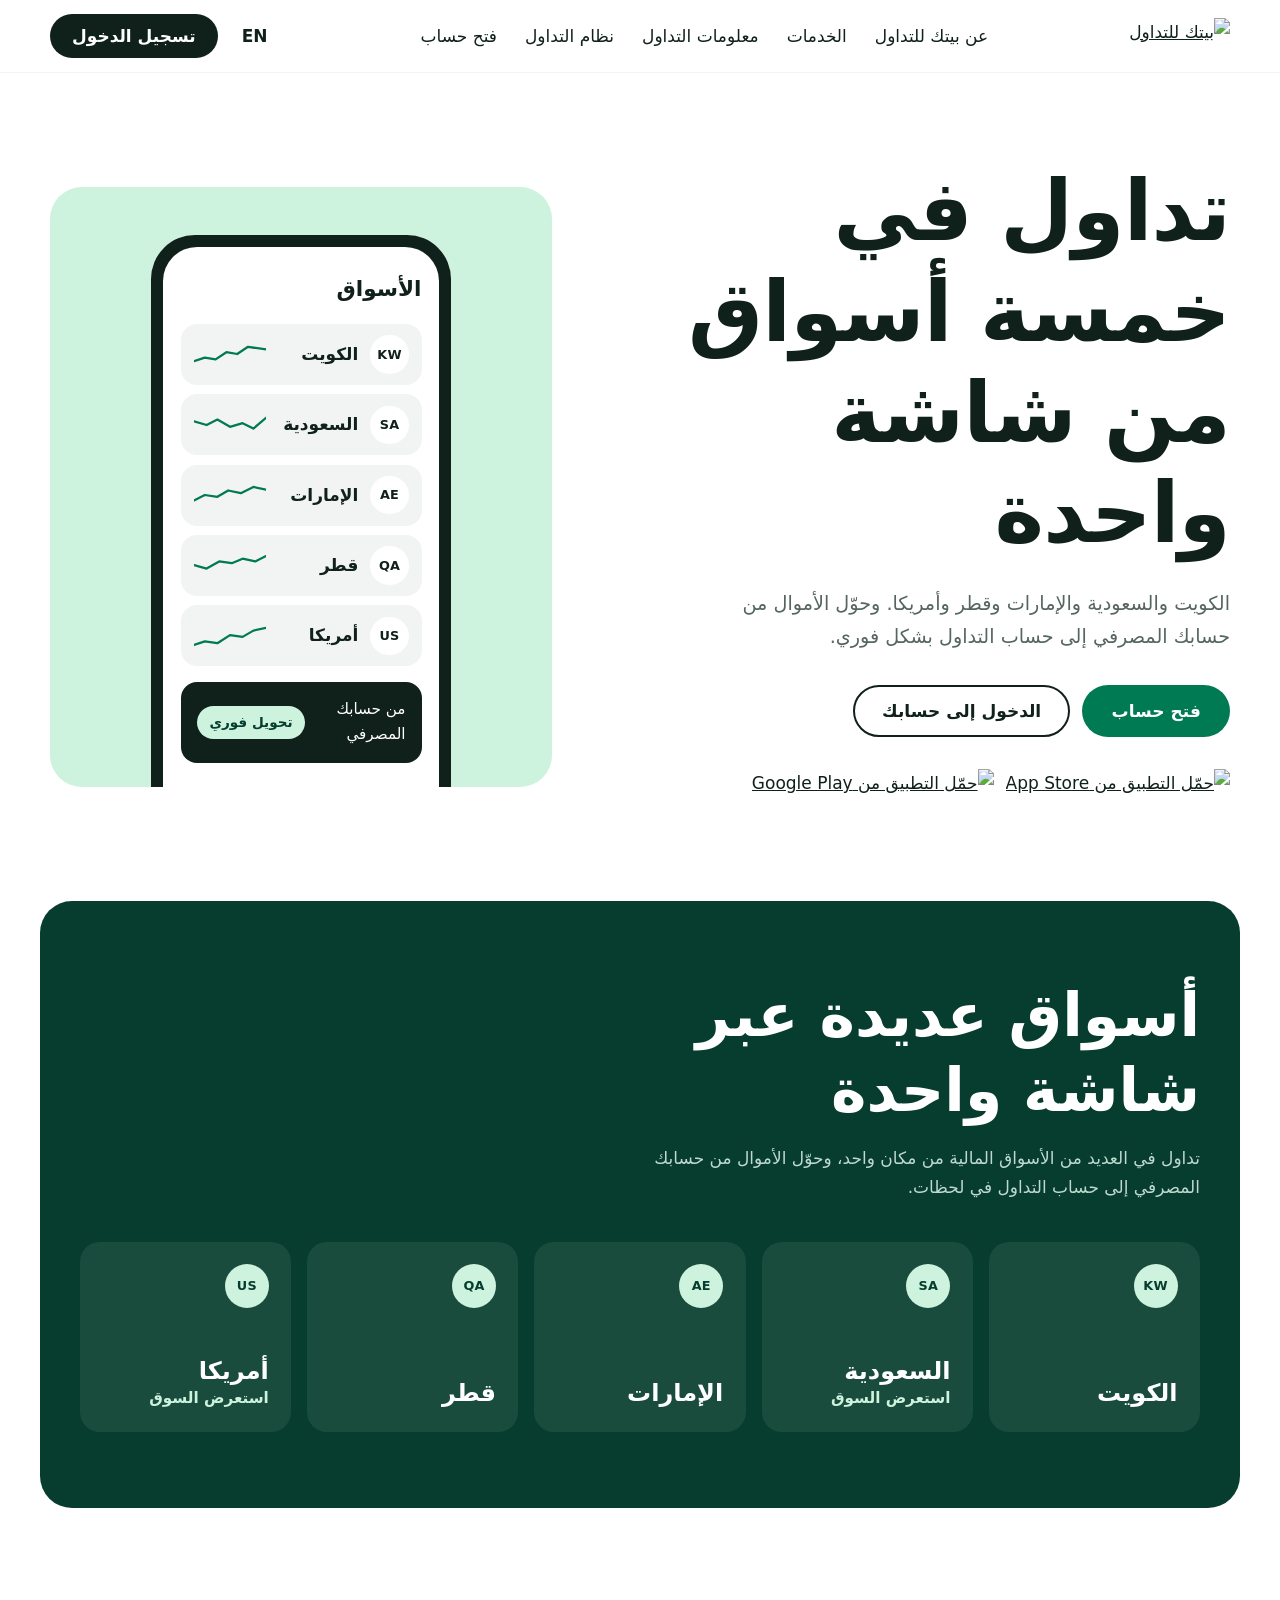
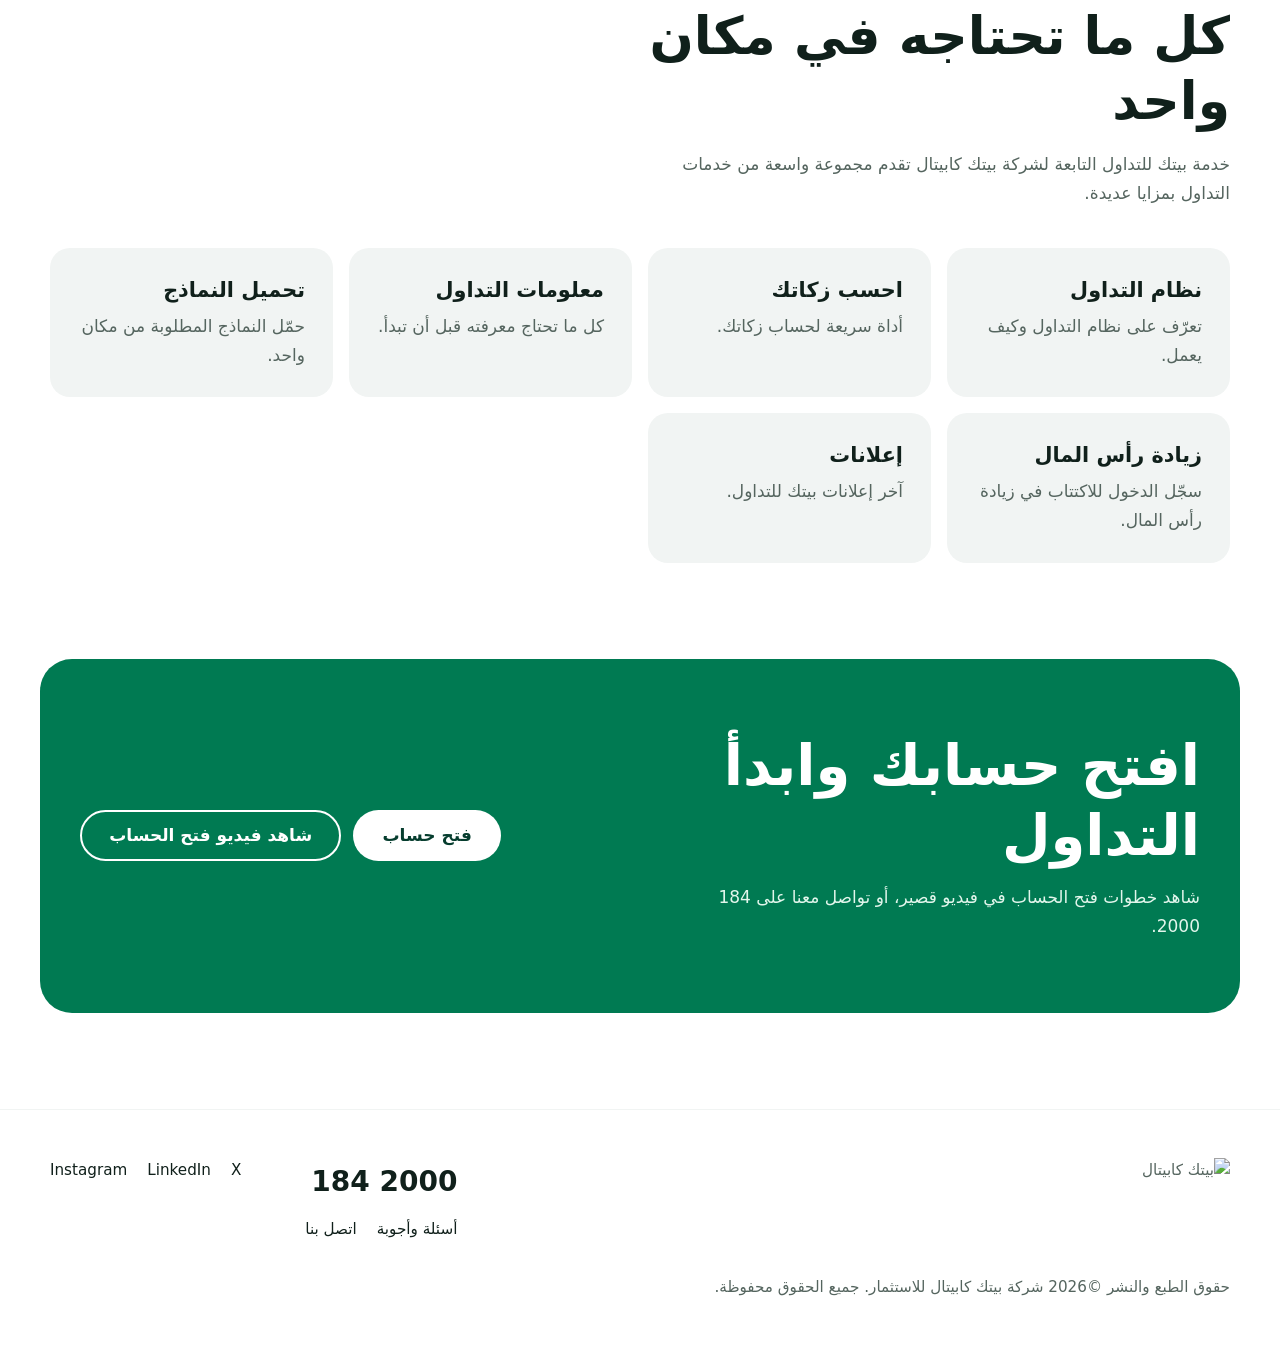
==== index.html @ 0d16c5ee "Update KFH Trade website" ====
<!DOCTYPE html>
<html lang="ar" dir="rtl">

<head>
  <meta charset="utf-8">
  <meta name="viewport" content="width=device-width, initial-scale=1">
  <title>بيتك للتداول | تداول في خمسة أسواق من شاشة واحدة</title>
  <meta name="description"
    content="خدمة بيتك للتداول التابعة لشركة بيتك كابيتال. تداول في الكويت والسعودية والإمارات وقطر وأمريكا عبر شاشة واحدة.">
  <meta name="theme-color" content="#ffffff">

  <link rel="preconnect" href="https://fonts.googleapis.com">
  <link rel="preconnect" href="https://fonts.gstatic.com" crossorigin>
  <link href="https://fonts.googleapis.com/css2?family=Tajawal:wght@400;500;600;700;800&display=swap" rel="stylesheet">
  <link rel="stylesheet" href="style.css">
</head>

<body class="arabic-page">

  <header class="site-header">
    <div class="wrap bar">
      <a class="brand" href="https://www.kfhtrade.com/">
        <img src="https://www.kfhtrade.com/Frontend/kfh_trade/images/logo.svg" alt="بيتك للتداول">
      </a>

      <nav class="nav" aria-label="القائمة الرئيسية">
        <a href="https://www.kfhtrade.com/About">عن بيتك للتداول</a>
        <a href="https://www.kfhtrade.com/Services">الخدمات</a>
        <a href="https://www.kfhtrade.com/Trading-Information">معلومات التداول</a>
        <a href="https://www.kfhtrade.com/Trading-System">نظام التداول</a>
        <a href="https://www.kfhtrade.com/Account-Opening">فتح حساب</a>
      </nav>

      <div class="bar-actions">
        <a class="lang" href="enindex.html" hreflang="en" lang="en">EN</a>
        <a class="btn btn-dark" href="https://trading.kfhtrade.com/">تسجيل الدخول</a>

        <details class="menu">
          <summary>القائمة</summary>
          <div class="menu-panel">
            <a href="https://www.kfhtrade.com/About">عن بيتك للتداول</a>
            <a href="https://www.kfhtrade.com/Services">الخدمات</a>
            <a href="https://www.kfhtrade.com/Trading-Information">معلومات التداول</a>
            <a href="https://www.kfhtrade.com/Trading-System">نظام التداول</a>
            <a href="https://www.kfhtrade.com/Account-Opening">فتح حساب</a>
            <a href="https://trading.kfhtrade.com/">تسجيل الدخول</a>
          </div>
        </details>
      </div>
    </div>
  </header>

  <main>

    <!-- Hero -->
    <section class="hero">
      <div class="wrap hero-grid">
        <div>
          <h1>تداول في خمسة أسواق من شاشة واحدة</h1>
          <p class="lead">الكويت والسعودية والإمارات وقطر وأمريكا. وحوّل الأموال من حسابك المصرفي إلى حساب التداول بشكل
            فوري.</p>

          <div class="hero-actions">
            <a class="btn btn-green" href="https://www.kfhtrade.com/Account-Opening">فتح حساب</a>
            <a class="btn btn-line" href="https://trading.kfhtrade.com/">الدخول إلى حسابك</a>
          </div>

          <div class="stores">
            <a href="https://apps.apple.com/kw/app/kfh-trade/id1480361102">
              <img src="https://www.kfhtrade.com/Frontend/kfh_trade/images/apple_store_icon.png"
                alt="حمّل التطبيق من App Store">
            </a>
            <a href="https://play.google.com/store/apps/details?id=net.directfn.prod.android.kfhtrade">
              <img src="https://www.kfhtrade.com/Frontend/kfh_trade/images/play_store_icon.png"
                alt="حمّل التطبيق من Google Play">
            </a>
          </div>
        </div>

        <!-- Decorative mockup: replace with a real app screenshot when available -->
        <div class="hero-visual" aria-hidden="true">
          <div class="phone">
            <div class="screen">
              <p class="screen-title">الأسواق</p>
              <ul class="rows">
                <li><span class="code">KW</span><span>الكويت</span>
                  <svg class="spark" viewBox="0 0 80 28">
                    <polyline points="0,22 12,18 24,20 36,12 48,14 60,6 80,9" />
                  </svg>
                </li>
                <li><span class="code">SA</span><span>السعودية</span>
                  <svg class="spark" viewBox="0 0 80 28">
                    <polyline points="0,10 14,14 26,8 40,16 54,12 66,18 80,6" />
                  </svg>
                </li>
                <li><span class="code">AE</span><span>الإمارات</span>
                  <svg class="spark" viewBox="0 0 80 28">
                    <polyline points="0,20 12,14 26,16 38,9 52,12 66,5 80,8" />
                  </svg>
                </li>
                <li><span class="code">QA</span><span>قطر</span>
                  <svg class="spark" viewBox="0 0 80 28">
                    <polyline points="0,14 14,18 28,10 42,12 54,7 68,10 80,4" />
                  </svg>
                </li>
                <li><span class="code">US</span><span>أمريكا</span>
                  <svg class="spark" viewBox="0 0 80 28">
                    <polyline points="0,24 12,20 26,22 40,13 54,15 66,8 80,5" />
                  </svg>
                </li>
              </ul>
              <div class="transfer">
                <span>من حسابك المصرفي</span>
                <span class="pill">تحويل فوري</span>
              </div>
            </div>
          </div>
        </div>
      </div>
    </section>

    <!-- Markets -->
    <section class="markets" id="markets">
      <div class="wrap">
        <h2>أسواق عديدة عبر شاشة واحدة</h2>
        <p class="lead">تداول في العديد من الأسواق المالية من مكان واحد، وحوّل الأموال من حسابك المصرفي إلى حساب التداول
          في لحظات.</p>

        <div class="market-grid">
          <div class="market">
            <span class="code">KW</span>
            <h3>الكويت</h3>
          </div>
          <a class="market" href="https://www.kfhtrade.com/Market/KSA">
            <span class="code">SA</span>
            <h3>السعودية <small>استعرض السوق</small></h3>
          </a>
          <div class="market">
            <span class="code">AE</span>
            <h3>الإمارات</h3>
          </div>
          <div class="market">
            <span class="code">QA</span>
            <h3>قطر</h3>
          </div>
          <a class="market" href="https://www.kfhtrade.com/Market/USA">
            <span class="code">US</span>
            <h3>أمريكا <small>استعرض السوق</small></h3>
          </a>
        </div>
      </div>
    </section>

    <!-- Tools and services -->
    <section class="section" id="tools">
      <div class="wrap">
        <h2>كل ما تحتاجه في مكان واحد</h2>
        <p class="lead">خدمة بيتك للتداول التابعة لشركة بيتك كابيتال تقدم مجموعة واسعة من خدمات التداول بمزايا عديدة.
        </p>

        <div class="tool-grid">
          <a class="tool" href="https://www.kfhtrade.com/Trading-System">
            <h3>نظام التداول</h3>
            <p>تعرّف على نظام التداول وكيف يعمل.</p>
          </a>
          <a class="tool" href="https://www.kfhtrade.com/Zakat-Calculator">
            <h3>احسب زكاتك</h3>
            <p>أداة سريعة لحساب زكاتك.</p>
          </a>
          <a class="tool" href="https://www.kfhtrade.com/Trading-Information">
            <h3>معلومات التداول</h3>
            <p>كل ما تحتاج معرفته قبل أن تبدأ.</p>
          </a>
          <a class="tool" href="https://www.kfhtrade.com/Downloads">
            <h3>تحميل النماذج</h3>
            <p>حمّل النماذج المطلوبة من مكان واحد.</p>
          </a>
          <a class="tool" href="https://www.kfhtrade.com/IPOLoginClient">
            <h3>زيادة رأس المال</h3>
            <p>سجّل الدخول للاكتتاب في زيادة رأس المال.</p>
          </a>
          <a class="tool" href="https://www.kfhtrade.com/Announcements">
            <h3>إعلانات</h3>
            <p>آخر إعلانات بيتك للتداول.</p>
          </a>
        </div>
      </div>
    </section>

    <!-- Call to action -->
    <section class="cta">
      <div class="cta-inner">
        <div>
          <h2>افتح حسابك وابدأ التداول</h2>
          <p>شاهد خطوات فتح الحساب في فيديو قصير، أو تواصل معنا على 184 2000.</p>
        </div>
        <div class="cta-actions">
          <a class="btn btn-white" href="https://www.kfhtrade.com/Account-Opening">فتح حساب</a>
          <a class="btn btn-line" href="https://www.instagram.com/reel/DPv03JgDPTh/">شاهد فيديو فتح الحساب</a>
        </div>
      </div>
    </section>

  </main>

  <footer class="site-footer">
    <div class="wrap">
      <div class="footer-grid">
        <div class="footer-brand">
          <img src="https://www.kfhtrade.com/Frontend/kfh_trade/images/KFHLogo.png" alt="بيتك كابيتال">
        </div>

        <div>
          <a class="phone-number" href="tel:1842000">184 2000</a>
          <div class="footer-links" style="margin-block-start:.75rem">
            <a href="https://www.kfhtrade.com/FAQ">أسئلة وأجوبة</a>
            <a href="https://www.kfhtrade.com/Contact-Us">اتصل بنا</a>
          </div>
        </div>

        <div class="footer-links">
          <a href="https://twitter.com/KFH_Capital">X</a>
          <a href="https://www.linkedin.com/company/kfhcapital">LinkedIn</a>
          <a href="https://instagram.com/kfhcapital">Instagram</a>
        </div>
      </div>

      <p class="copyright">حقوق الطبع والنشر ©2026 شركة بيتك كابيتال للاستثمار. جميع الحقوق محفوظة.</p>
    </div>
  </footer>

</body>

</html>
---- style.css ----
/* ==========================================================
   KFH Trade — brochure site
   Plain CSS. Uses logical properties, so the same file
   serves Arabic (dir="rtl") and English (dir="ltr").
   Change the brand in :root and everything follows.
   ========================================================== */

:root {
  --ink: #10201b;
  --muted: #55655f;
  --paper: #ffffff;
  --mist: #f1f4f3;
  --mint: #cdf3df;
  --green: #007a52;
  --green-deep: #063d2e;

  --radius-lg: 32px;
  --radius-md: 20px;
  --wrap: 1180px;
  --gutter: clamp(1.25rem, 4vw, 2.5rem);

  --font: "IBM Plex Sans Arabic", system-ui, "Segoe UI", Tahoma, Arial, sans-serif;
}

*,
*::before,
*::after { box-sizing: border-box; }

html { scroll-behavior: smooth; }

body {
  margin: 0;
  font-family: var(--font);
  font-size: 1.0625rem;
  line-height: 1.7;
  color: var(--ink);
  background: var(--paper);
  -webkit-font-smoothing: antialiased;
}

html[lang="ar"] {
  font-family: "Tajawal", sans-serif;
}

html[lang="en"] {
  font-family: "Figtree", sans-serif;
}

html[lang="ar"] button,
html[lang="ar"] input,
html[lang="ar"] textarea,
html[lang="ar"] select {
  font-family: "Tajawal", sans-serif;
}

html[lang="en"] button,
html[lang="en"] input,
html[lang="en"] textarea,
html[lang="en"] select {
  font-family: "Figtree", sans-serif;
}

img, svg { display: block; max-width: 100%; }
a { color: inherit; }
h1, h2, h3, p, ul { margin: 0; }
ul { padding: 0; list-style: none; }

:focus-visible {
  outline: 3px solid var(--green);
  outline-offset: 3px;
  border-radius: 6px;
}

.wrap {
  width: min(100% - 2 * var(--gutter), var(--wrap));
  margin-inline: auto;
}

/* ---------- Buttons ---------- */
.btn {
  display: inline-flex;
  align-items: center;
  justify-content: center;
  padding: 0.85rem 1.7rem;
  border-radius: 999px;
  border: 2px solid transparent;
  font: inherit;
  font-weight: 600;
  line-height: 1.2;
  text-decoration: none;
  cursor: pointer;
  transition: background-color 0.15s, color 0.15s, border-color 0.15s;
}
.btn-green { background: var(--green); color: #fff; }
.btn-green:hover { background: var(--green-deep); }
.btn-dark { background: var(--ink); color: #fff; }
.btn-dark:hover { background: var(--green-deep); }
.btn-line { border-color: var(--ink); color: var(--ink); }
.btn-line:hover { background: var(--ink); color: #fff; }
.btn-white { background: #fff; color: var(--green-deep); }
.btn-white:hover { background: var(--mint); }

/* ---------- Header ---------- */
.site-header {
  position: sticky;
  top: 0;
  z-index: 10;
  background: rgba(255, 255, 255, 0.94);
  backdrop-filter: blur(8px);
  border-block-end: 1px solid var(--mist);
}
.bar {
  display: flex;
  align-items: center;
  justify-content: space-between;
  gap: 1.5rem;
  min-height: 72px;
}
.brand img { height: 36px; width: auto; }

.nav { display: none; gap: 1.75rem; }
.nav a,
.menu-panel a {
  text-decoration: none;
  font-weight: 500;
  color: var(--ink);
}
.nav a:hover { color: var(--green); }

.bar-actions { display: flex; align-items: center; gap: 0.75rem; }
.bar-actions .btn { padding: 0.6rem 1.25rem; }
.lang {
  text-decoration: none;
  font-weight: 600;
  padding: 0.5rem 0.75rem;
  border-radius: 999px;
}
.lang:hover { background: var(--mist); }

/* Mobile menu (no JavaScript: <details>) */
.menu { position: relative; }
.menu summary {
  list-style: none;
  cursor: pointer;
  padding: 0.55rem 1.1rem;
  border-radius: 999px;
  background: var(--mist);
  font-weight: 600;
}
.menu summary::-webkit-details-marker { display: none; }
.menu-panel {
  position: absolute;
  inset-block-start: calc(100% + 0.5rem);
  inset-inline-end: 0;
  min-width: 220px;
  display: grid;
  gap: 0.25rem;
  padding: 0.75rem;
  background: #fff;
  border: 1px solid var(--mist);
  border-radius: var(--radius-md);
}
.menu-panel a { padding: 0.6rem 0.9rem; border-radius: 12px; }
.menu-panel a:hover { background: var(--mist); }

@media (min-width: 960px) {
  .nav { display: flex; }
  .menu { display: none; }
}
@media (max-width: 520px) {
  .bar-actions .btn { display: none; }
}

/* ---------- Hero ---------- */
.hero { padding-block: clamp(2.5rem, 7vw, 5.5rem); }
.hero-grid {
  display: grid;
  gap: clamp(2rem, 5vw, 4rem);
  align-items: center;
}
.hero h1 {
  font-size: clamp(2.6rem, 7vw, 5.25rem);
  line-height: 1.2;
  font-weight: 700;
  letter-spacing: -0.01em;
  max-width: 14ch;
}
.hero .lead {
  margin-block-start: 1.5rem;
  max-width: 44ch;
  font-size: 1.2rem;
  color: var(--muted);
}
.hero-actions {
  display: flex;
  flex-wrap: wrap;
  gap: 0.75rem;
  margin-block-start: 2rem;
}
.stores {
  display: flex;
  flex-wrap: wrap;
  gap: 0.75rem;
  margin-block-start: 2rem;
}
.stores img { height: 44px; width: auto; }

.hero-visual {
  background: var(--mint);
  border-radius: var(--radius-lg);
  padding: clamp(1.5rem, 4vw, 3rem) 1rem 0;
  display: flex;
  justify-content: center;
  overflow: hidden;
}

@media (min-width: 960px) {
  .hero-grid { grid-template-columns: 1.1fr 0.9fr; }
}

/* Phone mockup (decorative — swap for a real app screenshot) */
.phone {
  width: min(300px, 100%);
  padding: 12px 12px 0;
  background: var(--ink);
  border-radius: 44px 44px 0 0;
}
.screen {
  min-height: 420px;
  padding: 1.5rem 1.1rem;
  background: #fff;
  border-radius: 34px 34px 0 0;
}
.screen-title { font-weight: 700; font-size: 1.35rem; margin-block-end: 1rem; }
.rows { display: grid; gap: 0.6rem; }
.rows li {
  display: grid;
  grid-template-columns: 2.4rem 1fr 72px;
  align-items: center;
  gap: 0.75rem;
  padding: 0.7rem 0.8rem;
  background: var(--mist);
  border-radius: 16px;
  font-weight: 600;
}
.code {
  display: grid;
  place-items: center;
  height: 2.4rem;
  border-radius: 50%;
  background: #fff;
  font-size: 0.8rem;
  letter-spacing: 0.02em;
}
.spark { width: 72px; height: 26px; }
.spark polyline {
  fill: none;
  stroke: var(--green);
  stroke-width: 2.5;
  stroke-linecap: round;
  stroke-linejoin: round;
}
.transfer {
  display: flex;
  align-items: center;
  justify-content: space-between;
  gap: 0.75rem;
  margin-block-start: 1rem;
  padding: 0.9rem 1rem;
  background: var(--ink);
  color: #fff;
  border-radius: 16px;
  font-size: 0.95rem;
}
.pill {
  padding: 0.3rem 0.8rem;
  border-radius: 999px;
  background: var(--mint);
  color: var(--green-deep);
  font-weight: 600;
  font-size: 0.85rem;
  white-space: nowrap;
}

/* ---------- Markets (the one bold moment) ---------- */
.markets {
  margin-inline: var(--gutter);
  padding: clamp(2.5rem, 6vw, 5rem) 0;
  background: var(--green-deep);
  color: #fff;
  border-radius: var(--radius-lg);
}
.markets .wrap { width: min(100% - 2 * var(--gutter), var(--wrap)); }
.markets h2 {
  font-size: clamp(2rem, 5vw, 3.75rem);
  line-height: 1.25;
  font-weight: 700;
  max-width: 16ch;
}
.markets .lead {
  margin-block-start: 1rem;
  max-width: 52ch;
  color: #bfd9cf;
}
.market-grid {
  display: grid;
  grid-template-columns: repeat(auto-fit, minmax(170px, 1fr));
  gap: 1rem;
  margin-block-start: 2.5rem;
}
.market {
  display: flex;
  flex-direction: column;
  justify-content: space-between;
  gap: 2.5rem;
  min-height: 190px;
  padding: 1.4rem;
  border-radius: var(--radius-md);
  background: rgba(255, 255, 255, 0.08);
  text-decoration: none;
  transition: background-color 0.15s;
}
a.market:hover { background: rgba(255, 255, 255, 0.16); }
.market .code {
  width: 2.75rem;
  height: 2.75rem;
  background: var(--mint);
  color: var(--green-deep);
  font-weight: 700;
}
.market h3 { font-size: 1.5rem; line-height: 1.3; }
.market small { display: block; color: var(--mint); font-size: 0.95rem; margin-block-start: 0.15rem; }

/* ---------- Generic section ---------- */
.section { padding-block: clamp(3rem, 8vw, 6rem); }
.section h2 {
  font-size: clamp(1.9rem, 4.5vw, 3.25rem);
  line-height: 1.25;
  font-weight: 700;
  max-width: 18ch;
}
.section .lead { margin-block-start: 1rem; max-width: 52ch; color: var(--muted); }

/* ---------- Tools grid ---------- */
.tool-grid {
  display: grid;
  grid-template-columns: repeat(auto-fit, minmax(260px, 1fr));
  gap: 1rem;
  margin-block-start: 2.5rem;
}
.tool {
  display: flex;
  flex-direction: column;
  gap: 0.4rem;
  padding: 1.75rem;
  background: var(--mist);
  border-radius: var(--radius-md);
  text-decoration: none;
  transition: background-color 0.15s;
}
.tool:hover { background: var(--mint); }
.tool h3 { font-size: 1.3rem; line-height: 1.4; }
.tool p { color: var(--muted); }

/* ---------- Call to action ---------- */
.cta {
  margin-inline: var(--gutter);
  margin-block-end: clamp(3rem, 8vw, 6rem);
  padding: clamp(2.5rem, 6vw, 4.5rem) var(--gutter);
  background: var(--green);
  color: #fff;
  border-radius: var(--radius-lg);
}
.cta-inner {
  width: min(100%, var(--wrap));
  margin-inline: auto;
  display: grid;
  gap: 2rem;
  align-items: center;
}
.cta h2 {
  font-size: clamp(2rem, 5vw, 3.5rem);
  line-height: 1.25;
  font-weight: 700;
  max-width: 14ch;
}
.cta p { margin-block-start: 0.75rem; max-width: 46ch; color: #e2f6ec; }
.cta-actions { display: flex; flex-wrap: wrap; gap: 0.75rem; }
.cta .btn-line { border-color: #fff; color: #fff; }
.cta .btn-line:hover { background: #fff; color: var(--green-deep); }

@media (min-width: 960px) {
  .cta-inner { grid-template-columns: 1fr auto; }
}

/* ---------- Footer ---------- */
.site-footer {
  padding-block: 3rem;
  border-block-start: 1px solid var(--mist);
  color: var(--muted);
  font-size: 0.95rem;
}
.footer-grid {
  display: grid;
  gap: 2rem;
}
.footer-brand img { height: 44px; width: auto; }
.footer-links { display: flex; flex-wrap: wrap; gap: 1.25rem; }
.footer-links a { text-decoration: none; font-weight: 500; color: var(--ink); }
.footer-links a:hover { color: var(--green); }
.phone-number {
  font-size: 1.75rem;
  font-weight: 700;
  color: var(--ink);
  text-decoration: none;
  direction: ltr;
  unicode-bidi: isolate;
}
.copyright { margin-block-start: 2rem; }

@media (min-width: 800px) {
  .footer-grid { grid-template-columns: 1fr auto auto; align-items: start; gap: 4rem; }
}

@media (prefers-reduced-motion: reduce) {
  html { scroll-behavior: auto; }
  * { transition: none !important; }
}
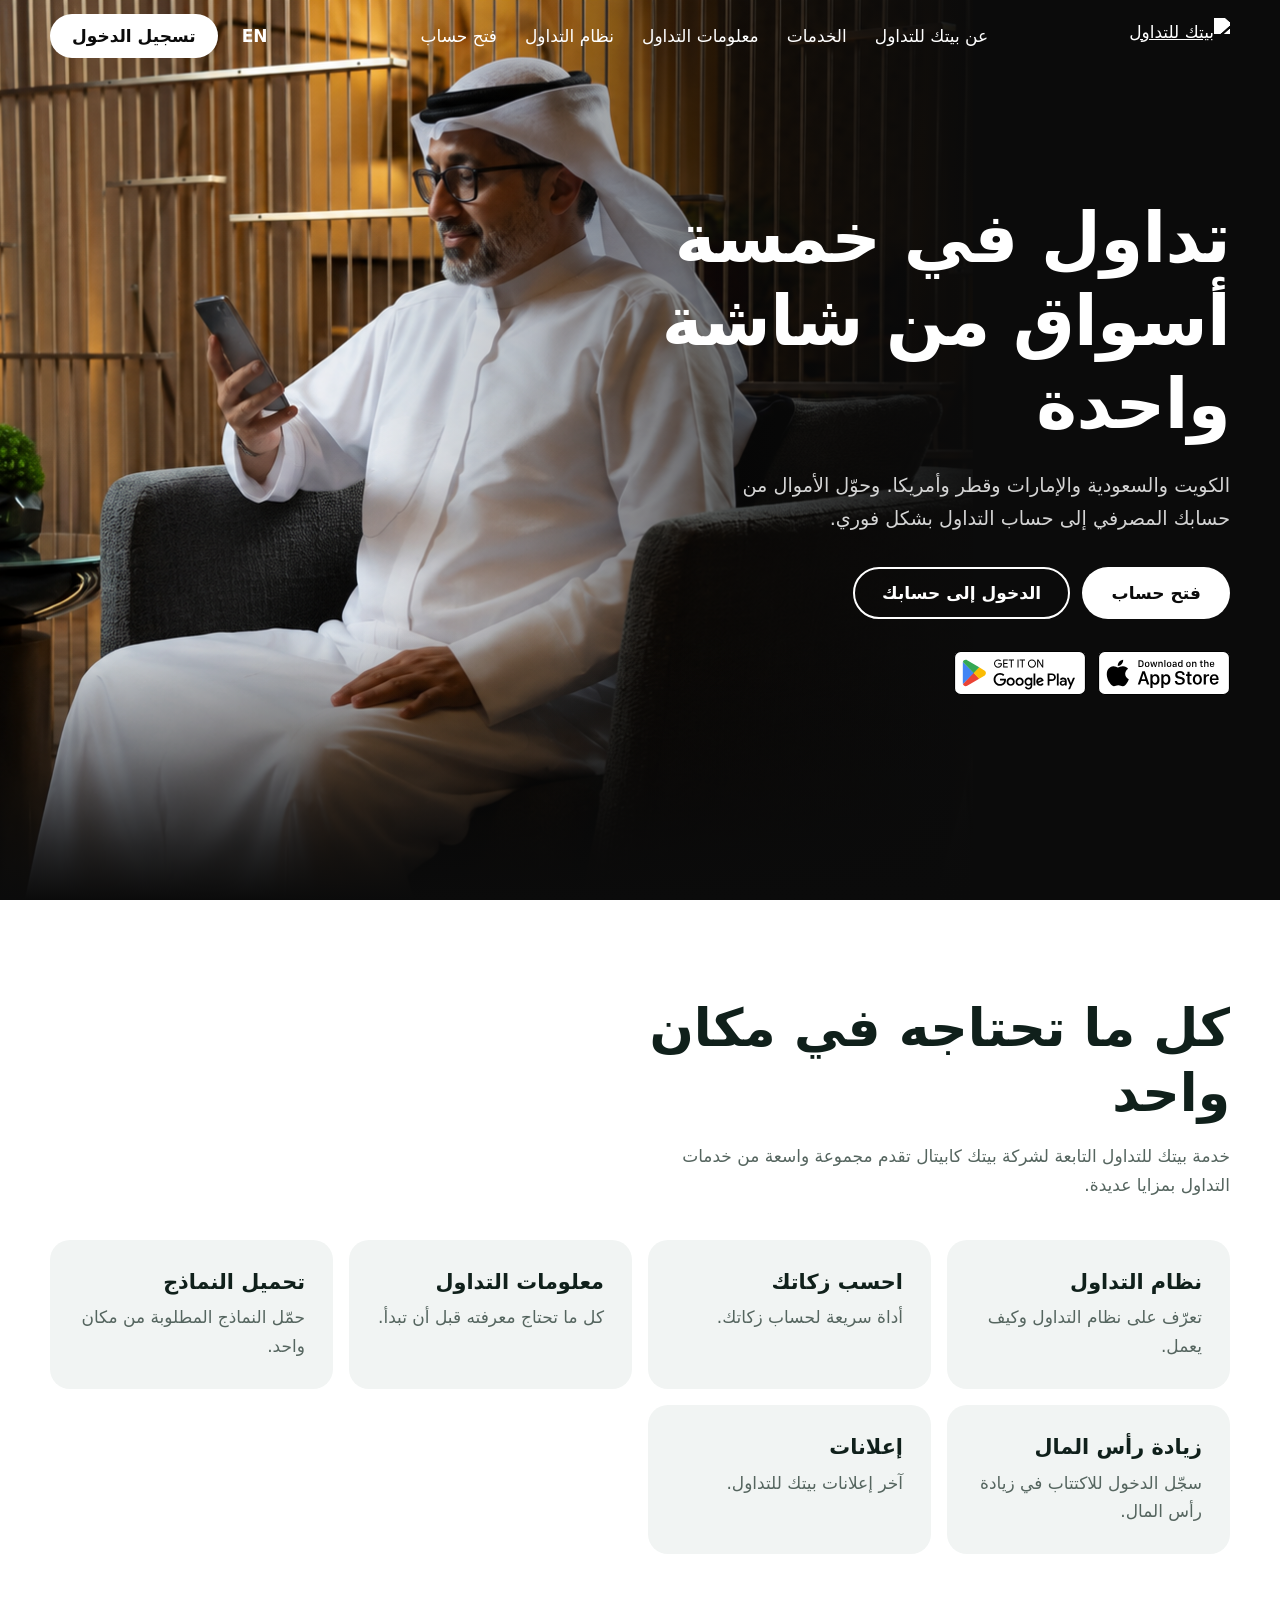
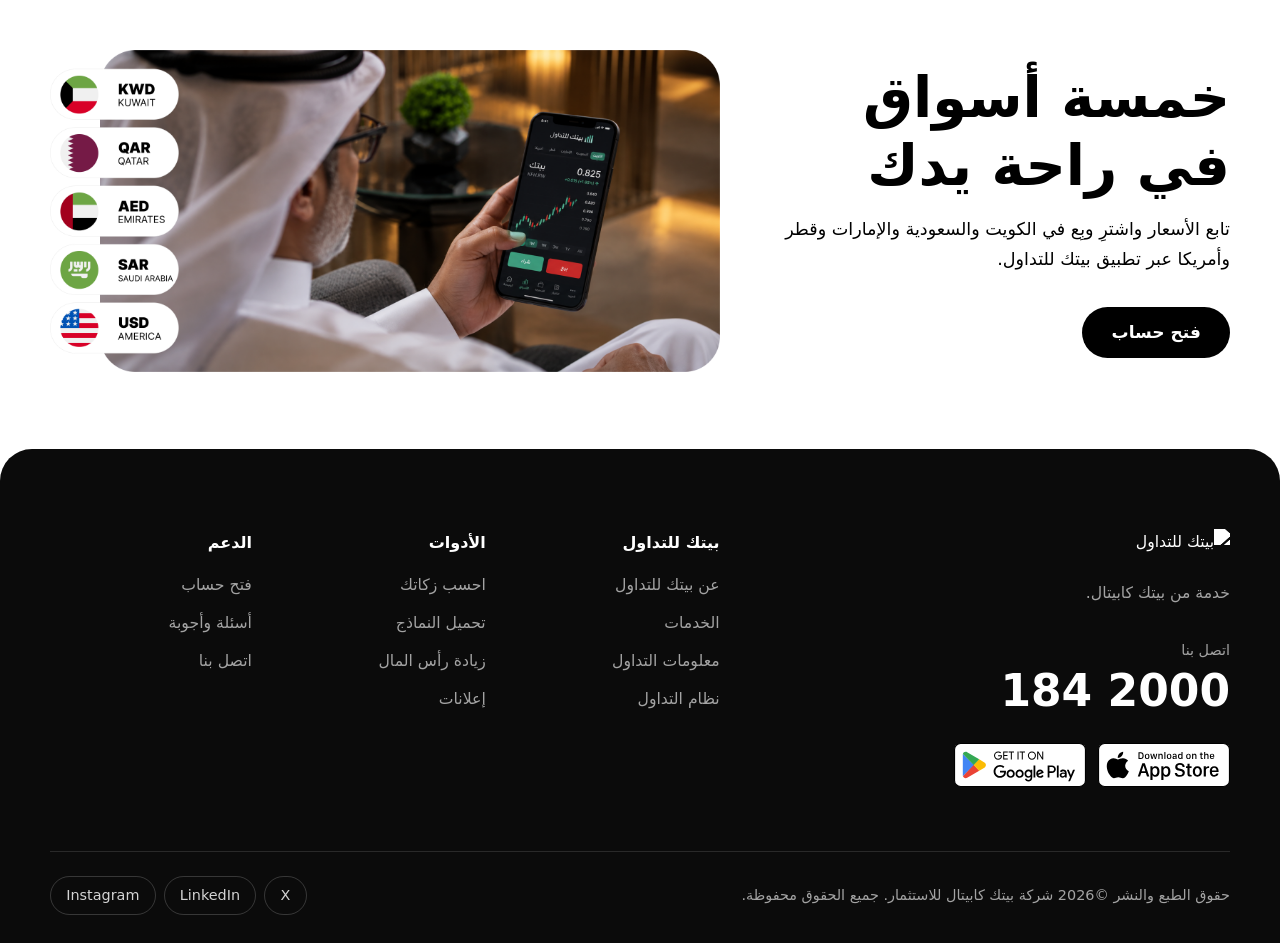
==== commit eb2a9be2: "Update KFH Trade website" ====
--- a/index.html
+++ b/index.html
@@ -49,104 +49,44 @@
       </div>
     </div>
   </header>
+  <script>
+    /* Header is transparent over the top of the hero, dark glass after scrolling */
+    (function () {
+      var h = document.querySelector('.site-header');
+      if (!h) return;
+      function set() { h.classList.toggle('at-top', window.scrollY < 24); }
+      set();
+      window.addEventListener('scroll', set, { passive: true });
+    })();
+  </script>
+
 
   <main>
 
     <!-- Hero -->
-    <section class="hero">
-      <div class="wrap hero-grid">
-        <div>
+    <section class="hero-cover">
+      <div class="hero-media" aria-hidden="true">
+        <img src="/hero.png" alt="" width="1740" height="904" fetchpriority="high" decoding="async">
+      </div>
+      <div class="wrap hero-cover-inner">
+        <div class="hero-copy">
           <h1>تداول في خمسة أسواق من شاشة واحدة</h1>
           <p class="lead">الكويت والسعودية والإمارات وقطر وأمريكا. وحوّل الأموال من حسابك المصرفي إلى حساب التداول بشكل
             فوري.</p>
 
           <div class="hero-actions">
-            <a class="btn btn-green" href="https://www.kfhtrade.com/Account-Opening">فتح حساب</a>
+            <a class="btn btn-white" href="https://www.kfhtrade.com/Account-Opening">فتح حساب</a>
             <a class="btn btn-line" href="https://trading.kfhtrade.com/">الدخول إلى حسابك</a>
           </div>
 
           <div class="stores">
             <a href="https://apps.apple.com/kw/app/kfh-trade/id1480361102">
-              <img src="https://www.kfhtrade.com/Frontend/kfh_trade/images/apple_store_icon.png"
-                alt="حمّل التطبيق من App Store">
+              <img src="/app-store-light.svg" width="120" height="40" alt="حمّل التطبيق من App Store">
             </a>
             <a href="https://play.google.com/store/apps/details?id=net.directfn.prod.android.kfhtrade">
-              <img src="https://www.kfhtrade.com/Frontend/kfh_trade/images/play_store_icon.png"
-                alt="حمّل التطبيق من Google Play">
-            </a>
-          </div>
-        </div>
-
-        <!-- Decorative mockup: replace with a real app screenshot when available -->
-        <div class="hero-visual" aria-hidden="true">
-          <div class="phone">
-            <div class="screen">
-              <p class="screen-title">الأسواق</p>
-              <ul class="rows">
-                <li><span class="code">KW</span><span>الكويت</span>
-                  <svg class="spark" viewBox="0 0 80 28">
-                    <polyline points="0,22 12,18 24,20 36,12 48,14 60,6 80,9" />
-                  </svg>
-                </li>
-                <li><span class="code">SA</span><span>السعودية</span>
-                  <svg class="spark" viewBox="0 0 80 28">
-                    <polyline points="0,10 14,14 26,8 40,16 54,12 66,18 80,6" />
-                  </svg>
-                </li>
-                <li><span class="code">AE</span><span>الإمارات</span>
-                  <svg class="spark" viewBox="0 0 80 28">
-                    <polyline points="0,20 12,14 26,16 38,9 52,12 66,5 80,8" />
-                  </svg>
-                </li>
-                <li><span class="code">QA</span><span>قطر</span>
-                  <svg class="spark" viewBox="0 0 80 28">
-                    <polyline points="0,14 14,18 28,10 42,12 54,7 68,10 80,4" />
-                  </svg>
-                </li>
-                <li><span class="code">US</span><span>أمريكا</span>
-                  <svg class="spark" viewBox="0 0 80 28">
-                    <polyline points="0,24 12,20 26,22 40,13 54,15 66,8 80,5" />
-                  </svg>
-                </li>
-              </ul>
-              <div class="transfer">
-                <span>من حسابك المصرفي</span>
-                <span class="pill">تحويل فوري</span>
-              </div>
-            </div>
-          </div>
-        </div>
-      </div>
-    </section>
-
-    <!-- Markets -->
-    <section class="markets" id="markets">
-      <div class="wrap">
-        <h2>أسواق عديدة عبر شاشة واحدة</h2>
-        <p class="lead">تداول في العديد من الأسواق المالية من مكان واحد، وحوّل الأموال من حسابك المصرفي إلى حساب التداول
-          في لحظات.</p>
-
-        <div class="market-grid">
-          <div class="market">
-            <span class="code">KW</span>
-            <h3>الكويت</h3>
-          </div>
-          <a class="market" href="https://www.kfhtrade.com/Market/KSA">
-            <span class="code">SA</span>
-            <h3>السعودية <small>استعرض السوق</small></h3>
-          </a>
-          <div class="market">
-            <span class="code">AE</span>
-            <h3>الإمارات</h3>
-          </div>
-          <div class="market">
-            <span class="code">QA</span>
-            <h3>قطر</h3>
-          </div>
-          <a class="market" href="https://www.kfhtrade.com/Market/USA">
-            <span class="code">US</span>
-            <h3>أمريكا <small>استعرض السوق</small></h3>
-          </a>
+              <img src="/google-play-light.svg" width="120" height="40" alt="حمّل التطبيق من Google Play">
+            </a>
+          </div>
         </div>
       </div>
     </section>
@@ -187,45 +127,82 @@
       </div>
     </section>
 
-    <!-- Call to action -->
-    <section class="cta">
-      <div class="cta-inner">
-        <div>
-          <h2>افتح حسابك وابدأ التداول</h2>
-          <p>شاهد خطوات فتح الحساب في فيديو قصير، أو تواصل معنا على 184 2000.</p>
-        </div>
-        <div class="cta-actions">
+    <!-- Markets -->
+    <section class="showcase" id="app">
+      <div class="showcase-grid">
+        <div class="showcase-copy">
+          <h2>خمسة أسواق في راحة يدك</h2>
+          <p class="lead">تابع الأسعار واشترِ وبِع في الكويت والسعودية والإمارات وقطر وأمريكا عبر تطبيق بيتك للتداول.
+          </p>
           <a class="btn btn-white" href="https://www.kfhtrade.com/Account-Opening">فتح حساب</a>
-          <a class="btn btn-line" href="https://www.instagram.com/reel/DPv03JgDPTh/">شاهد فيديو فتح الحساب</a>
-        </div>
+        </div>
+        <figure class="showcase-media">
+          <img src="/currencies.png" alt="عميل يتابع سهم بيتك على تطبيق بيتك للتداول عبر هاتفه" width="1740"
+            height="904" loading="lazy" decoding="async">
+        </figure>
       </div>
     </section>
 
   </main>
 
-  <footer class="site-footer">
-    <div class="wrap">
-      <div class="footer-grid">
-        <div class="footer-brand">
-          <img src="https://www.kfhtrade.com/Frontend/kfh_trade/images/KFHLogo.png" alt="بيتك كابيتال">
-        </div>
-
-        <div>
-          <a class="phone-number" href="tel:1842000">184 2000</a>
-          <div class="footer-links" style="margin-block-start:.75rem">
-            <a href="https://www.kfhtrade.com/FAQ">أسئلة وأجوبة</a>
-            <a href="https://www.kfhtrade.com/Contact-Us">اتصل بنا</a>
-          </div>
-        </div>
-
-        <div class="footer-links">
-          <a href="https://twitter.com/KFH_Capital">X</a>
-          <a href="https://www.linkedin.com/company/kfhcapital">LinkedIn</a>
-          <a href="https://instagram.com/kfhcapital">Instagram</a>
-        </div>
-      </div>
-
-      <p class="copyright">حقوق الطبع والنشر ©2026 شركة بيتك كابيتال للاستثمار. جميع الحقوق محفوظة.</p>
+  <footer class="ft">
+    <div class="ft-wrap">
+      <div class="ft-top">
+        <div class="ft-brand">
+          <a class="ft-logo" href="https://www.kfhtrade.com/">
+            <img src="https://www.kfhtrade.com/Frontend/kfh_trade/images/logo.svg" alt="بيتك للتداول">
+          </a>
+          <p class="ft-note">خدمة من بيتك كابيتال.</p>
+          <span class="ft-label">اتصل بنا</span>
+          <a class="ft-phone" href="tel:1842000">184 2000</a>
+          <div class="ft-stores">
+            <a href="https://apps.apple.com/kw/app/kfh-trade/id1480361102">
+              <img src="/app-store-light.svg" width="120" height="40" alt="حمّل التطبيق من App Store">
+            </a>
+            <a href="https://play.google.com/store/apps/details?id=net.directfn.prod.android.kfhtrade">
+              <img src="/google-play-light.svg" width="120" height="40" alt="حمّل التطبيق من Google Play">
+            </a>
+          </div>
+        </div>
+
+        <nav class="ft-cols" aria-label="روابط التذييل">
+          <div>
+            <h2 class="ft-h">بيتك للتداول</h2>
+            <ul>
+              <li><a href="https://www.kfhtrade.com/About">عن بيتك للتداول</a></li>
+              <li><a href="https://www.kfhtrade.com/Services">الخدمات</a></li>
+              <li><a href="https://www.kfhtrade.com/Trading-Information">معلومات التداول</a></li>
+              <li><a href="https://www.kfhtrade.com/Trading-System">نظام التداول</a></li>
+            </ul>
+          </div>
+          <div>
+            <h2 class="ft-h">الأدوات</h2>
+            <ul>
+              <li><a href="https://www.kfhtrade.com/Zakat-Calculator">احسب زكاتك</a></li>
+              <li><a href="https://www.kfhtrade.com/Downloads">تحميل النماذج</a></li>
+              <li><a href="https://www.kfhtrade.com/IPOLoginClient">زيادة رأس المال</a></li>
+              <li><a href="https://www.kfhtrade.com/Announcements">إعلانات</a></li>
+            </ul>
+          </div>
+          <div>
+            <h2 class="ft-h">الدعم</h2>
+            <ul>
+              <li><a href="https://www.kfhtrade.com/Account-Opening">فتح حساب</a></li>
+              <li><a href="https://www.kfhtrade.com/FAQ">أسئلة وأجوبة</a></li>
+              <li><a href="https://www.kfhtrade.com/Contact-Us">اتصل بنا</a></li>
+            </ul>
+          </div>
+        </nav>
+      </div>
+
+      <div class="ft-bottom">
+        <p>حقوق الطبع والنشر ©2026 شركة بيتك كابيتال للاستثمار. جميع الحقوق محفوظة.</p>
+        <ul class="ft-social" aria-label="التواصل الاجتماعي">
+          <li><a href="https://twitter.com/KFH_Capital">X</a></li>
+          <li><a href="https://www.linkedin.com/company/kfhcapital">LinkedIn</a></li>
+          <li><a href="https://instagram.com/kfhcapital">Instagram</a></li>
+        </ul>
+      </div>
     </div>
   </footer>
 
--- a/style.css
+++ b/style.css
@@ -36,28 +36,6 @@
   color: var(--ink);
   background: var(--paper);
   -webkit-font-smoothing: antialiased;
-}
-
-html[lang="ar"] {
-  font-family: "Tajawal", sans-serif;
-}
-
-html[lang="en"] {
-  font-family: "Figtree", sans-serif;
-}
-
-html[lang="ar"] button,
-html[lang="ar"] input,
-html[lang="ar"] textarea,
-html[lang="ar"] select {
-  font-family: "Tajawal", sans-serif;
-}
-
-html[lang="en"] button,
-html[lang="en"] input,
-html[lang="en"] textarea,
-html[lang="en"] select {
-  font-family: "Figtree", sans-serif;
 }
 
 img, svg { display: block; max-width: 100%; }
@@ -98,7 +76,7 @@
 .btn-line { border-color: var(--ink); color: var(--ink); }
 .btn-line:hover { background: var(--ink); color: #fff; }
 .btn-white { background: #fff; color: var(--green-deep); }
-.btn-white:hover { background: var(--mint); }
+.btn-white:hover { background: rgb(216, 216, 216);; }
 
 /* ---------- Header ---------- */
 .site-header {
@@ -206,13 +184,21 @@
 .stores img { height: 44px; width: auto; }
 
 .hero-visual {
-  background: var(--mint);
+  background: rgb(216, 216, 216);;
   border-radius: var(--radius-lg);
   padding: clamp(1.5rem, 4vw, 3rem) 1rem 0;
   display: flex;
   justify-content: center;
   overflow: hidden;
 }
+
+
+/* Dark mode (default): show the white badge */
+.for-light { display: none; }
+
+/* Light mode: swap to the black badge */
+[data-theme="light"] .for-dark  { display: none; }
+[data-theme="light"] .for-light { display: inline; }
 
 @media (min-width: 960px) {
   .hero-grid { grid-template-columns: 1.1fr 0.9fr; }
@@ -275,7 +261,7 @@
 .pill {
   padding: 0.3rem 0.8rem;
   border-radius: 999px;
-  background: var(--mint);
+  background: rgb(216, 216, 216);;
   color: var(--green-deep);
   font-weight: 600;
   font-size: 0.85rem;
@@ -300,7 +286,7 @@
 .markets .lead {
   margin-block-start: 1rem;
   max-width: 52ch;
-  color: #bfd9cf;
+  color: #000000;
 }
 .market-grid {
   display: grid;
@@ -324,12 +310,12 @@
 .market .code {
   width: 2.75rem;
   height: 2.75rem;
-  background: var(--mint);
+  background: rgb(216, 216, 216);;
   color: var(--green-deep);
   font-weight: 700;
 }
 .market h3 { font-size: 1.5rem; line-height: 1.3; }
-.market small { display: block; color: var(--mint); font-size: 0.95rem; margin-block-start: 0.15rem; }
+.market small { display: block; color: rgb(216, 216, 216);; font-size: 0.95rem; margin-block-start: 0.15rem; }
 
 /* ---------- Generic section ---------- */
 .section { padding-block: clamp(3rem, 8vw, 6rem); }
@@ -358,7 +344,7 @@
   text-decoration: none;
   transition: background-color 0.15s;
 }
-.tool:hover { background: var(--mint); }
+.tool:hover { background: #d8d8d8; }
 .tool h3 { font-size: 1.3rem; line-height: 1.4; }
 .tool p { color: var(--muted); }
 
@@ -367,7 +353,7 @@
   margin-inline: var(--gutter);
   margin-block-end: clamp(3rem, 8vw, 6rem);
   padding: clamp(2.5rem, 6vw, 4.5rem) var(--gutter);
-  background: var(--green);
+  background: #000;
   color: #fff;
   border-radius: var(--radius-lg);
 }
@@ -394,35 +380,414 @@
 }
 
 /* ---------- Footer ---------- */
-.site-footer {
-  padding-block: 3rem;
-  border-block-start: 1px solid var(--mist);
-  color: var(--muted);
-  font-size: 0.95rem;
-}
-.footer-grid {
-  display: grid;
+/* ==========================================================
+   Footer — dark, matching the hero and the app-photo section
+   ========================================================== */
+   .ft {
+    padding-block: clamp(3rem, 7vw, 5rem) 1.75rem;
+    background: #0b0b0b;
+    color: #a3a3a3;
+    border-radius: var(--radius-lg) var(--radius-lg) 0 0;
+    font-size: 0.98rem;
+  }
+  .ft-wrap { width: min(100% - 2 * var(--gutter), var(--wrap)); margin-inline: auto; }
+  .ft a { color: inherit; text-decoration: none; }
+  .ft :focus-visible { outline-color: #fff; }
+  
+  .ft-top { display: grid; gap: clamp(2.5rem, 6vw, 4rem); }
+  @media (min-width: 960px) {
+    .ft-top { grid-template-columns: minmax(0, 1fr) minmax(0, 1.5fr); }
+  }
+  
+  .ft-logo img { height: 36px; width: auto; filter: brightness(0) invert(1); }
+  .ft-note { margin-block: 0.9rem 2rem; max-width: 30ch; }
+  .ft-label { display: block; margin-block-end: 0.25rem; font-size: 0.9rem; }
+  .ft-phone {
+    display: inline-block;
+    color: #fff !important;
+    font-size: clamp(2rem, 4vw, 2.75rem);
+    font-weight: 700;
+    line-height: 1.1;
+    direction: ltr;
+    unicode-bidi: isolate;
+  }
+  .ft-stores { display: flex; flex-wrap: wrap; gap: 0.75rem; margin-block-start: 1.75rem; }
+  .ft-stores img { height: 44px; width: auto; }
+  
+  .ft-cols { display: grid; grid-template-columns: repeat(auto-fit, minmax(150px, 1fr)); gap: 2rem; }
+  .ft-h { margin: 0 0 1rem; color: #fff; font-size: 1rem; font-weight: 600; }
+  .ft-cols ul { list-style: none; margin: 0; padding: 0; display: grid; gap: 0.7rem; }
+  .ft-cols a:hover { color: #fff; }
+  
+  .ft-bottom {
+    display: flex;
+    flex-wrap: wrap;
+    align-items: center;
+    justify-content: space-between;
+    gap: 1rem 2rem;
+    margin-block-start: clamp(2.5rem, 6vw, 4rem);
+    padding-block-start: 1.5rem;
+    border-block-start: 1px solid rgba(255, 255, 255, 0.12);
+    font-size: 0.9rem;
+  }
+  .ft-social { list-style: none; margin: 0; padding: 0; display: flex; flex-wrap: wrap; gap: 0.5rem; }
+  .ft-social a {
+    display: inline-block;
+    padding: 0.4rem 0.95rem;
+    border: 1px solid rgba(255, 255, 255, 0.18);
+    border-radius: 999px;
+    color: #d4d4d4;
+    transition: background-color 0.15s, color 0.15s;
+  }
+  .ft-social a:hover { background: #fff; color: #0b0b0b; }
+
+/* ==========================================================
+   Photo hero — black, white and gray only (no green here).
+   The photo sits on the far side of the text; a shadow fades
+   the text side to black, and the bottom melts into the page.
+   ========================================================== */
+.hero-cover {
+  --hero-black: #0b0b0b;
+  --hero-dir: to right;               /* flipped for RTL below */
+  position: relative;
+  isolation: isolate;
+  display: flex;
+  align-items: center;
+  min-height: clamp(560px, 82vh, 760px);
+  margin-block-end: 0;
+  overflow: hidden;
+  background: var(--hero-black);
+  color: #fff;
+}
+[dir="rtl"] .hero-cover { --hero-dir: to left; }
+
+.hero-media { position: absolute; inset: 0; z-index: -2; }
+.hero-media img {
+  width: 100%;
+  height: 100%;
+  object-fit: cover;
+  object-position: 50% 30%;
+  /* For a fully black-and-white photo too, uncomment: */
+  /* filter: grayscale(1) contrast(1.05); */
+}
+/* Arabic reads right to left, so the photo is mirrored to keep the empty space behind the text */
+[dir="rtl"] .hero-media img { transform: scaleX(-1); }
+
+/* Shadow behind the text */
+.hero-cover::before {
+  content: "";
+  position: absolute;
+  inset: 0;
+  z-index: -1;
+  background: linear-gradient(var(--hero-dir),
+    var(--hero-black) 0%,
+    rgba(11, 11, 11, 0.94) 24%,
+    rgba(11, 11, 11, 0.62) 40%,
+    rgba(11, 11, 11, 0.18) 58%,
+    rgba(11, 11, 11, 0) 72%);
+}
+/* Smooth fade into the page below */
+.hero-cover::after {
+  content: "";
+  position: absolute;
+  inset-inline: 0;
+  inset-block-end: 0;
+  height: 30%;
+  z-index: -1;
+  background: linear-gradient(to bottom,
+    rgba(255, 255, 255, 0) 0%,
+    rgba(255, 255, 255, 0.10) 35%,
+    rgba(255, 255, 255, 0.50) 70%,
+    var(--paper) 100%);
+}
+
+.hero-cover-inner { padding-block: clamp(3rem, 7vw, 5rem) clamp(7rem, 13vw, 10rem); }
+.hero-copy { max-width: 600px; }
+.hero-cover h1 {
+  font-size: clamp(2.6rem, 5.4vw, 4.75rem);
+  line-height: 1.2;
+  font-weight: 700;
+  letter-spacing: -0.01em;
+  max-width: 13ch;
+  color: #fff;
+}
+.hero-cover .lead {
+  margin-block-start: 1.5rem;
+  max-width: 44ch;
+  font-size: 1.2rem;
+  color: #d4d4d4;
+}
+.hero-cover .hero-actions { display: flex; flex-wrap: wrap; gap: 0.75rem; margin-block-start: 2rem; }
+.hero-cover .stores { display: flex; flex-wrap: wrap; gap: 0.75rem; margin-block-start: 2rem; }
+.hero-cover .stores img { height: 44px; width: auto; }
+
+/* Buttons: white and outline only */
+.hero-cover .btn-white { background: #fff; color: #0b0b0b; }
+.hero-cover .btn-white:hover { background: #e4e4e4; }
+.hero-cover .btn-line { border-color: #fff; color: #fff; }
+.hero-cover .btn-line:hover { background: #fff; color: #0b0b0b; }
+.hero-cover :focus-visible { outline-color: #fff; }
+
+/* Photo starts after the black text panel on wide screens */
+@media (min-width: 1000px) {
+  .hero-media { inset-inline-start: 24%; }
+}
+
+/* Small screens: photo full bleed, shadow comes from the bottom instead */
+@media (max-width: 999px) {
+  .hero-cover { align-items: flex-end; min-height: 640px; }
+  .hero-media img { object-position: 58% 20%; }
+  .hero-cover::before {
+    background: linear-gradient(to top,
+      var(--hero-black) 0%,
+      rgba(11, 11, 11, 0.88) 45%,
+      rgba(11, 11, 11, 0.35) 75%,
+      rgba(11, 11, 11, 0.15) 100%);
+  }
+  .hero-cover::after { height: 14%; }
+  .hero-cover-inner { padding-block: 12rem 6rem; }
+}
+
+/* ==========================================================
+   Glass header, seamless over the photo hero
+   Transparent at the top of the page, dark glass once you scroll.
+   (.at-top is toggled by a tiny script after the header; without
+   JavaScript the header simply stays dark glass, which is readable.)
+   ========================================================== */
+.site-header {
+  background: rgba(11, 11, 11, 0.72);
+  -webkit-backdrop-filter: blur(16px) saturate(1.4);
+  backdrop-filter: blur(16px) saturate(1.4);
+  border-block-end: 0;
+  box-shadow: inset 0 -1px 0 rgba(255, 255, 255, 0.10);
+  color: #fff;
+  transition: background-color 0.25s, box-shadow 0.25s;
+}
+.site-header.at-top {
+  background: transparent;
+  -webkit-backdrop-filter: none;
+  backdrop-filter: none;
+  box-shadow: none;
+}
+.site-header .brand img { filter: brightness(0) invert(1); }   /* logo turns white */
+.site-header .nav a,
+.site-header .menu-panel a,
+.site-header .lang { color: #fff; }
+.site-header .nav a:hover { color: #bdbdbd; }
+.site-header .lang:hover { background: rgba(255, 255, 255, 0.12); }
+.site-header .btn-dark { background: #fff; color: #0b0b0b; }
+.site-header .btn-dark:hover { background: #e4e4e4; }
+.site-header .menu summary { background: rgba(255, 255, 255, 0.14); color: #fff; }
+.site-header .menu-panel {
+  background: rgba(17, 17, 17, 0.94);
+  -webkit-backdrop-filter: blur(16px);
+  backdrop-filter: blur(16px);
+  border-color: rgba(255, 255, 255, 0.12);
+}
+.site-header .menu-panel a:hover { background: rgba(255, 255, 255, 0.10); }
+.site-header :focus-visible { outline-color: #fff; }
+
+/* The hero slides up underneath the header (header is 72px tall) */
+.hero-cover { margin-block-start: -72px; }
+.hero-cover-inner { padding-block-start: calc(72px + clamp(3rem, 7vw, 5rem)); }
+
+/* ==========================================================
+   Markets section — flags in a bento grid
+   Neutral dark panel so the flags carry the color.
+   ========================================================== */
+.mkts {
+  position: relative;
+  isolation: isolate;
+  overflow: hidden;
+  margin-inline: var(--gutter);
+  padding: clamp(2.5rem, 6vw, 5rem) 0;
+  background: #0b0b0b;
+  color: #fff;
+  border-radius: var(--radius-lg);
+}
+.mkts::before {
+  content: "";
+  position: absolute;
+  inset: 0;
+  z-index: -1;
+  background: radial-gradient(60% 55% at 85% 0%, rgba(255, 255, 255, 0.08), transparent 70%);
+}
+.mkts-inner { display: grid; gap: clamp(2rem, 5vw, 4rem); align-items: center; }
+@media (min-width: 960px) {
+  .mkts-inner { grid-template-columns: minmax(0, 0.9fr) minmax(0, 1.3fr); }
+}
+.mkts h2 {
+  font-size: clamp(2rem, 4.6vw, 3.5rem);
+  line-height: 1.2;
+  font-weight: 700;
+  max-width: 12ch;
+}
+.mkts .lead { margin-block: 1rem 2rem; max-width: 40ch; font-size: 1.1rem; color: #a3a3a3; }
+.mkts .btn-white { background: #fff; color: #0b0b0b; }
+.mkts .btn-white:hover { background: #e4e4e4; }
+.mkts :focus-visible { outline-color: #fff; }
+
+.mkts-grid {
+  list-style: none;
+  margin: 0;
+  padding: 0;
+  display: grid;
+  grid-template-columns: repeat(2, minmax(0, 1fr));
+  gap: 1rem;
+}
+.mk-feature { grid-column: 1 / -1; }
+
+.mk-card {
+  position: relative;
+  isolation: isolate;
+  overflow: hidden;
+  height: 100%;
+  min-height: 190px;
+  display: flex;
+  flex-direction: column;
+  justify-content: space-between;
   gap: 2rem;
-}
-.footer-brand img { height: 44px; width: auto; }
-.footer-links { display: flex; flex-wrap: wrap; gap: 1.25rem; }
-.footer-links a { text-decoration: none; font-weight: 500; color: var(--ink); }
-.footer-links a:hover { color: var(--green); }
-.phone-number {
-  font-size: 1.75rem;
-  font-weight: 700;
-  color: var(--ink);
+  padding: 1.4rem;
+  border: 1px solid rgba(255, 255, 255, 0.08);
+  border-radius: var(--radius-md);
+  background: #161616;
+  color: #fff;
   text-decoration: none;
+  transition: background-color 0.15s, border-color 0.15s, transform 0.15s;
+}
+.mk-feature .mk-card { min-height: 230px; }
+a.mk-card:hover { background: #1f1f1f; border-color: rgba(255, 255, 255, 0.24); transform: translateY(-2px); }
+
+/* Soft gray watermark of the flag behind each card */
+.mk-card::before {
+  content: "";
+  position: absolute;
+  inset-inline-end: -12%;
+  inset-block-start: -28%;
+  z-index: -1;
+  width: 75%;
+  aspect-ratio: 4 / 3;
+  background: var(--flag) center / cover no-repeat;
+  opacity: 0.13;
+  filter: grayscale(1);
+  -webkit-mask-image: radial-gradient(closest-side, #000 25%, transparent 100%);
+  mask-image: radial-gradient(closest-side, #000 25%, transparent 100%);
+}
+
+.mk-top { display: flex; align-items: flex-start; justify-content: space-between; gap: 1rem; }
+.mk-flag {
+  width: 64px;
+  height: 48px;
+  object-fit: cover;
+  border-radius: 9px;
+  box-shadow: 0 0 0 1px rgba(255, 255, 255, 0.18);
+}
+.mk-feature .mk-flag { width: 88px; height: 66px; border-radius: 12px; }
+.mk-ccy {
+  padding: 0.25rem 0.7rem;
+  border-radius: 999px;
+  background: rgba(255, 255, 255, 0.09);
+  color: #d4d4d4;
+  font-size: 0.85rem;
+  font-weight: 600;
+  letter-spacing: 0.04em;
   direction: ltr;
   unicode-bidi: isolate;
 }
-.copyright { margin-block-start: 2rem; }
-
-@media (min-width: 800px) {
-  .footer-grid { grid-template-columns: 1fr auto auto; align-items: start; gap: 4rem; }
-}
-
-@media (prefers-reduced-motion: reduce) {
-  html { scroll-behavior: auto; }
-  * { transition: none !important; }
-}
+.mk-bottom { display: flex; align-items: flex-end; justify-content: space-between; gap: 1rem; }
+.mk-card h3 { font-size: 1.5rem; line-height: 1.3; font-weight: 700; }
+.mk-feature h3 { font-size: 2.1rem; }
+.mk-more { display: block; margin-block-start: 0.15rem; color: #a3a3a3; font-size: 0.95rem; }
+.mk-arrow {
+  flex: none;
+  width: 40px;
+  height: 40px;
+  display: grid;
+  place-items: center;
+  border-radius: 50%;
+  background: #fff;
+  color: #0b0b0b;
+}
+[dir="rtl"] .mk-arrow svg { transform: scaleX(-1); }
+
+@media (max-width: 520px) {
+  .mkts-grid { grid-template-columns: 1fr; }
+  .mk-card { min-height: 170px; }
+}
+
+/* ==========================================================
+   Black continues after the hero, then the app photo
+   ========================================================== */
+/* Hero now fades into black (not white) and sits flush against the next section */
+.hero-cover { margin-block-end: 0; }
+.hero-cover::after {
+  background: linear-gradient(to bottom,
+    rgba(11, 11, 11, 0) 0%,
+    rgba(11, 11, 11, 0.35) 45%,
+    rgba(11, 11, 11, 0.80) 80%,
+    #0b0b0b 100%);
+}
+
+.showcase {
+  padding-block: 0 clamp(2.5rem, 6vw, 5rem);
+  /* background: #0b0b0b; */
+  border-radius: 0 0 var(--radius-lg) var(--radius-lg);
+}
+.showcase-media {
+  position: relative;
+  width: min(100% - 2 * var(--gutter), 1280px);
+  margin: 0 auto;
+  border-radius: var(--radius-lg);
+  overflow: hidden;
+  /* background: #161616; */
+}
+.showcase-media img { display: block; width: 100%; height: auto; }
+/* Thin light edge so the photo separates cleanly from the black */
+.showcase-media::after {
+  content: "";
+  position: absolute;
+  inset: 0;
+  border-radius: inherit;
+  box-shadow: inset 0 0 0 1px rgba(255, 255, 255, 0.10);
+  pointer-events: none;
+}
+
+/* ==========================================================
+   Showcase: text + button on one side, photo on the other
+   Follows reading direction: English text left / photo right,
+   Arabic text right / photo left. To force text on the LEFT in
+   Arabic too, add:  [dir="rtl"] .showcase-grid { direction: ltr; }
+   [dir="rtl"] .showcase-copy { direction: rtl; }
+   ========================================================== */
+.showcase-grid {
+  width: min(100% - 2 * var(--gutter), var(--wrap));
+  margin-inline: auto;
+  display: grid;
+  gap: clamp(1.75rem, 5vw, 4rem);
+  align-items: center;
+}
+@media (min-width: 960px) {
+  .showcase-grid { grid-template-columns: minmax(0, 0.8fr) minmax(0, 1.2fr); }
+}
+.showcase-copy h2 {
+  font-size: clamp(2rem, 4.6vw, 3.5rem);
+  line-height: 1.2;
+  font-weight: 700;
+  max-width: 12ch;
+  color: #000000;
+}
+.showcase-copy .lead { margin-block: 1rem 2rem; max-width: 40ch; font-size: 1.1rem; color: #000000; }
+.showcase .btn-white { background: #000000; color: #ffffff; }
+.showcase .btn-white:hover { background: #e4e4e4; }
+.showcase :focus-visible { outline-color: #fff; }
+
+/* The photo now fills its column instead of spanning the page */
+.showcase-grid .showcase-media { width: auto; margin: 0; }
+.showcase-grid .showcase-media img {
+  /* aspect-ratio: 5 / 4; */
+  object-fit: cover;
+  object-position: 72% 50%;      /* keeps the phone and his face in frame */
+}
+/* Hero fills the whole first screen, so the next section starts below the fold */
+.hero-cover { min-height: 100vh; min-height: 100svh; }
+@media (max-width: 999px) { .hero-cover { min-height: max(640px, 100svh); } }
